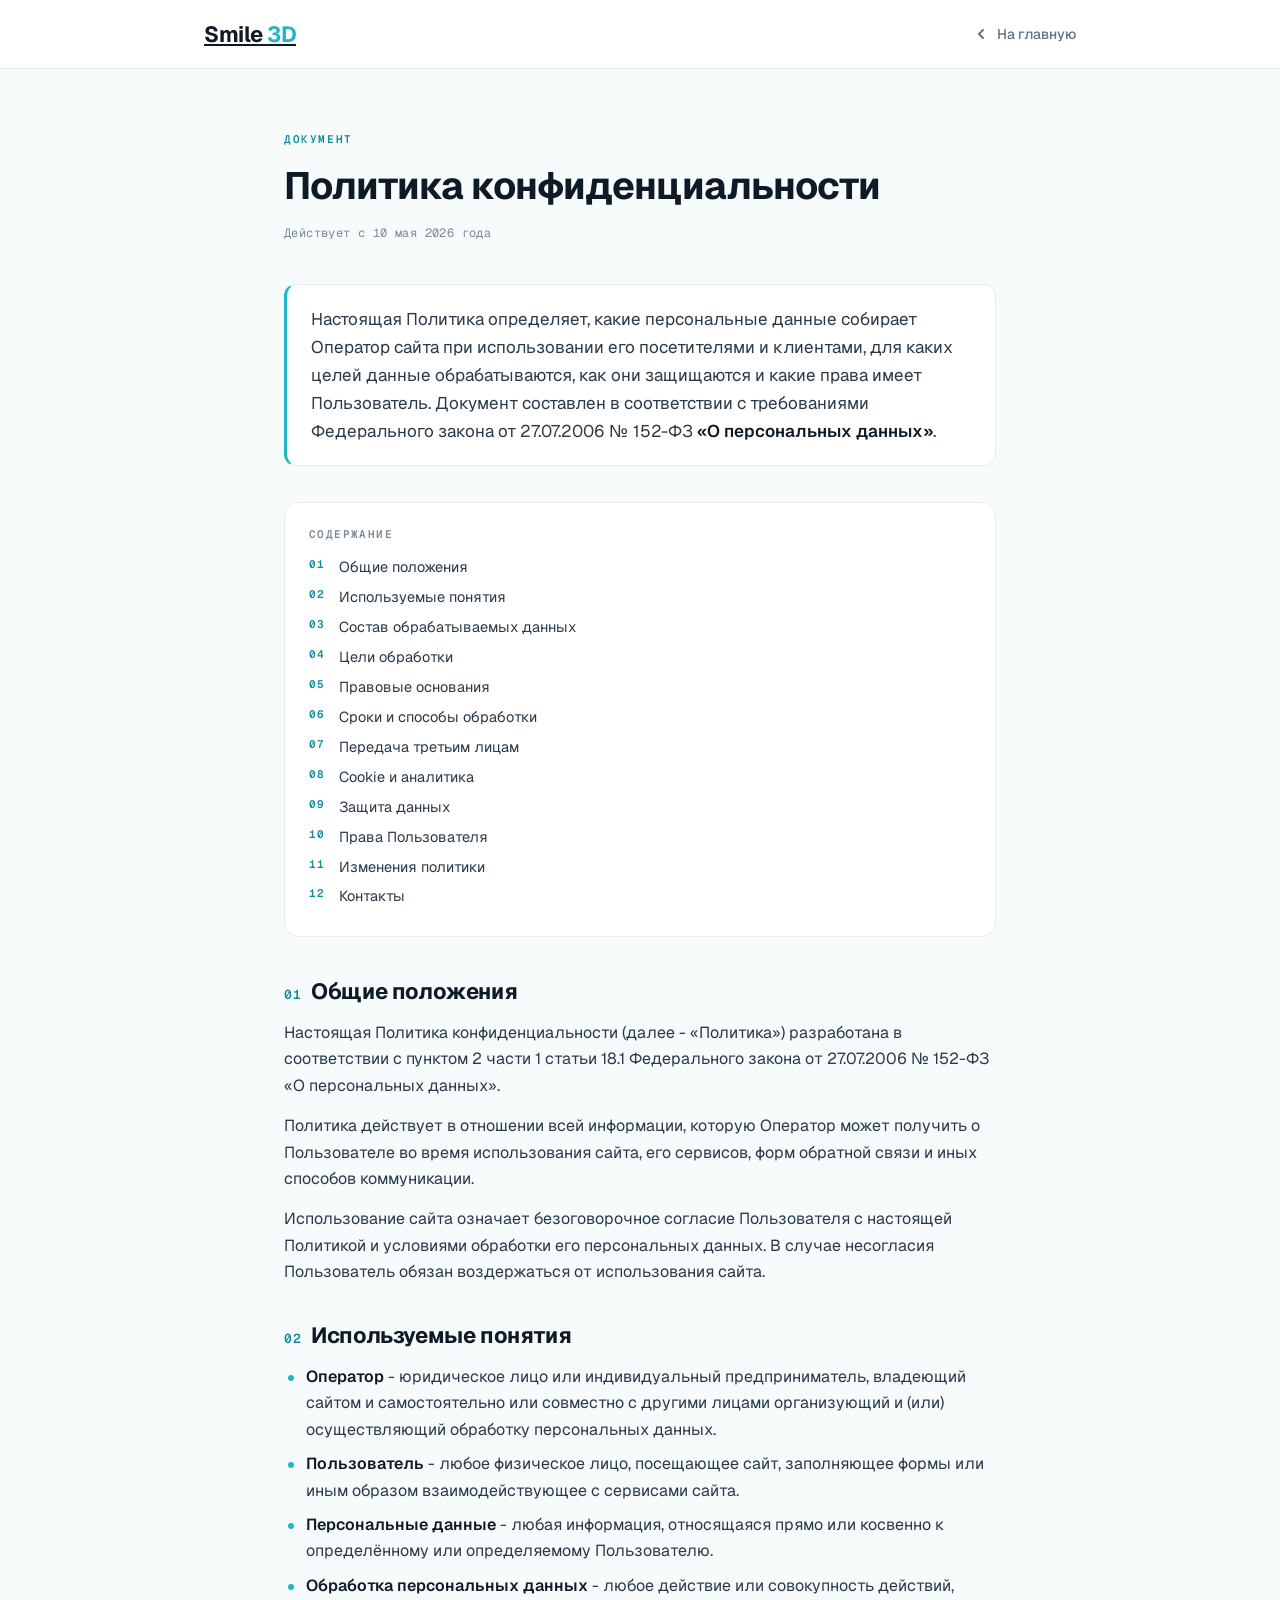
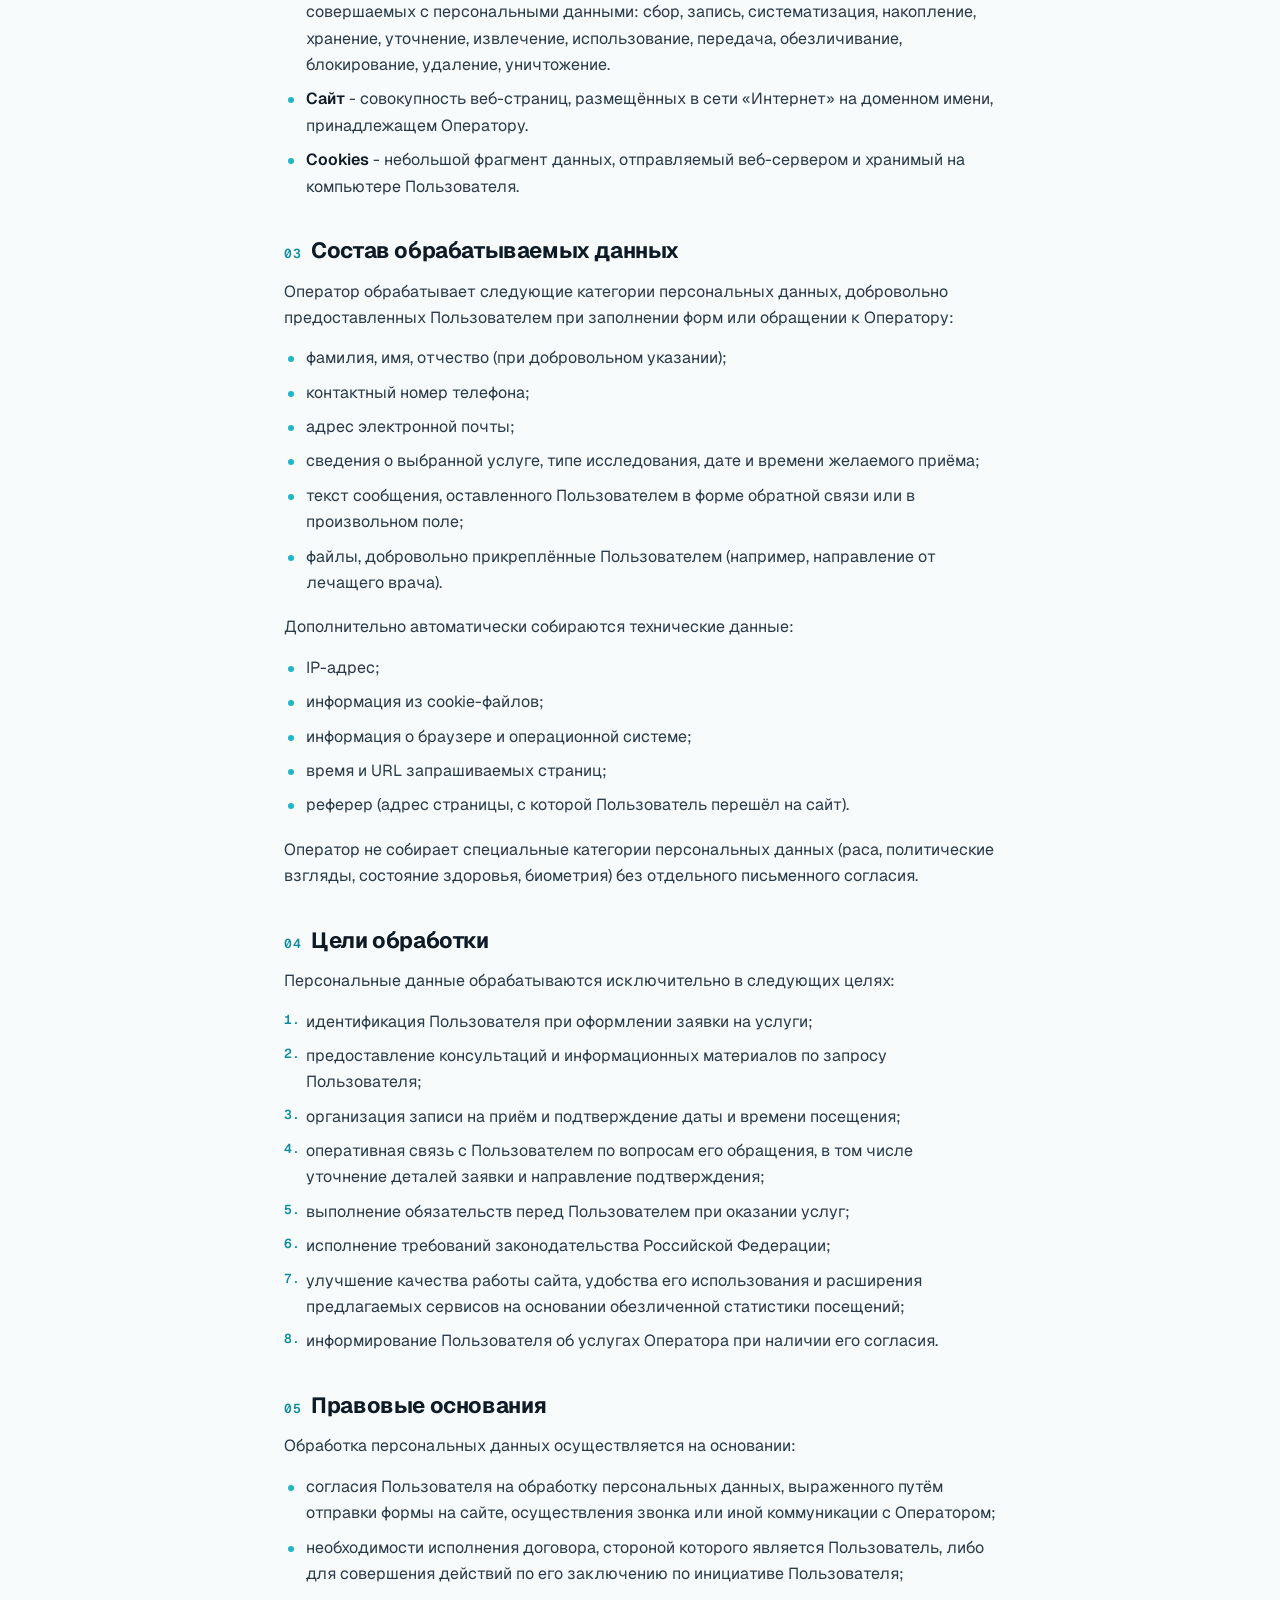
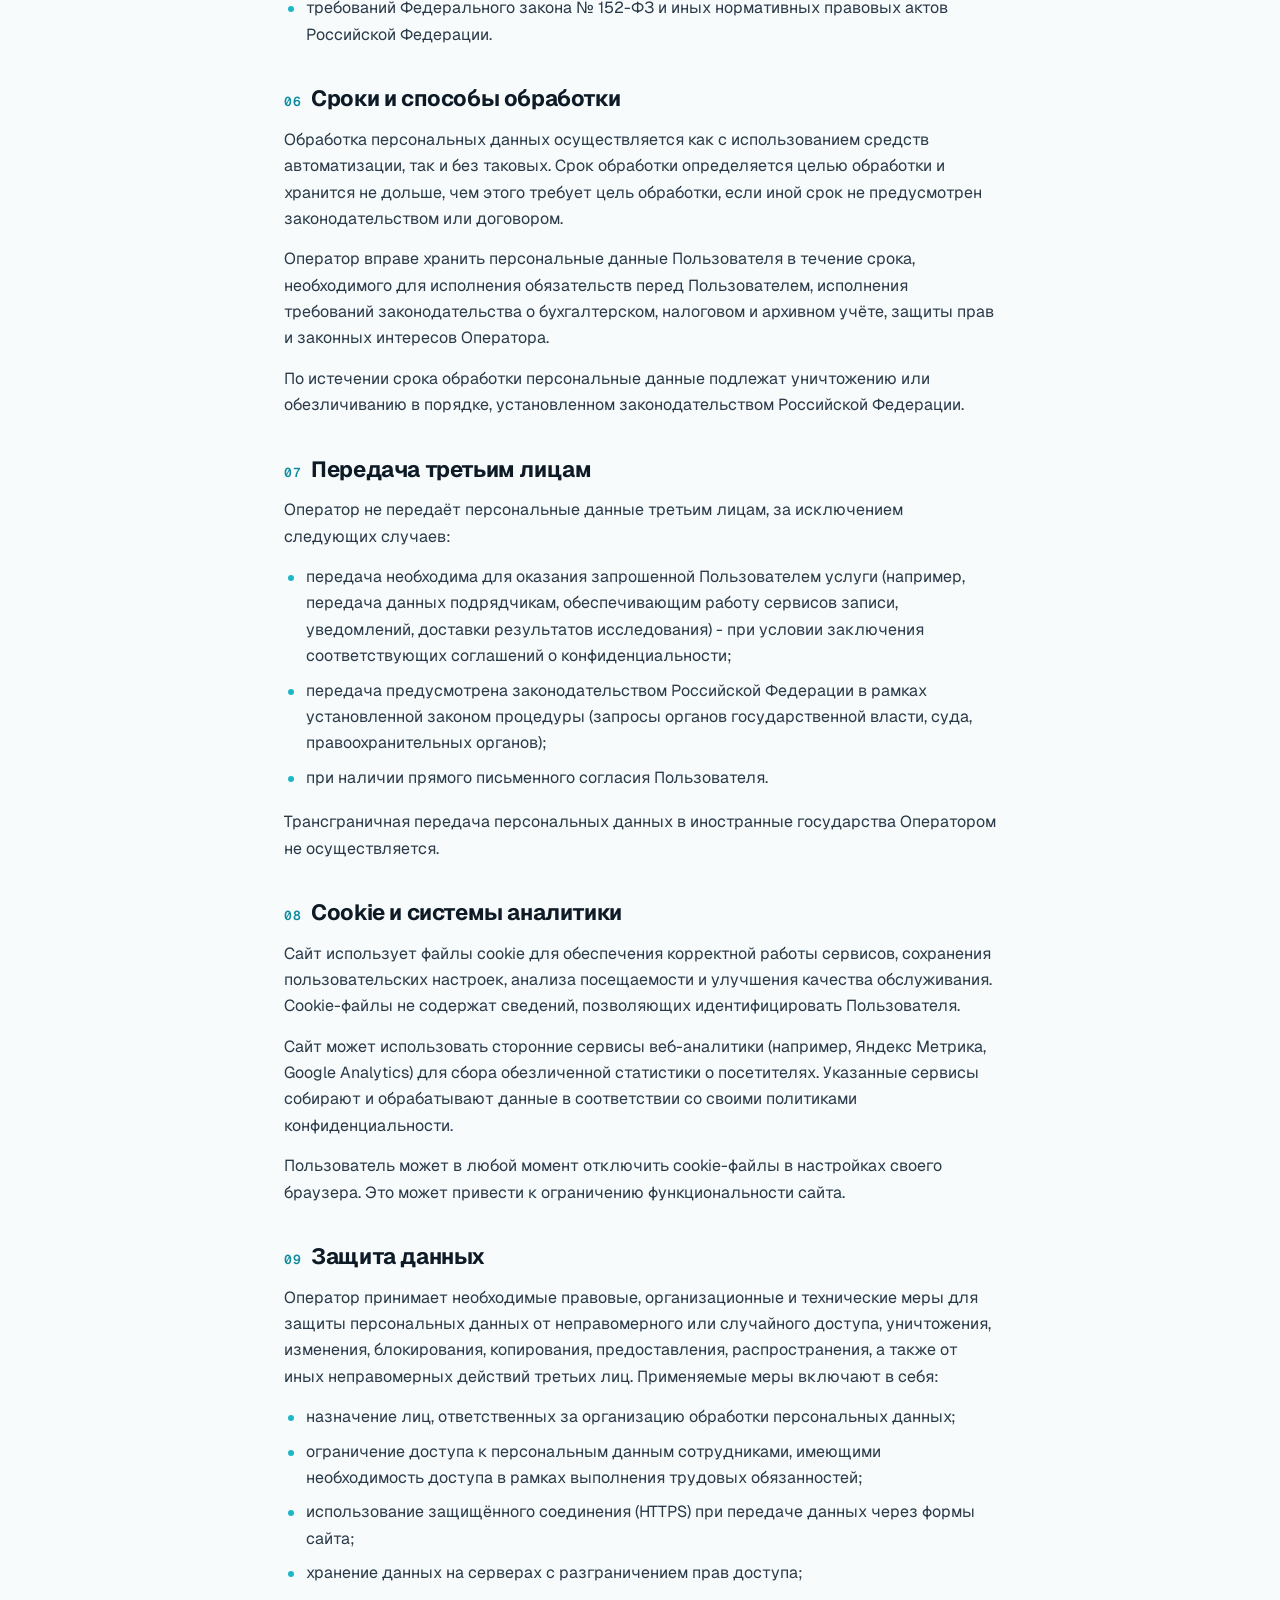
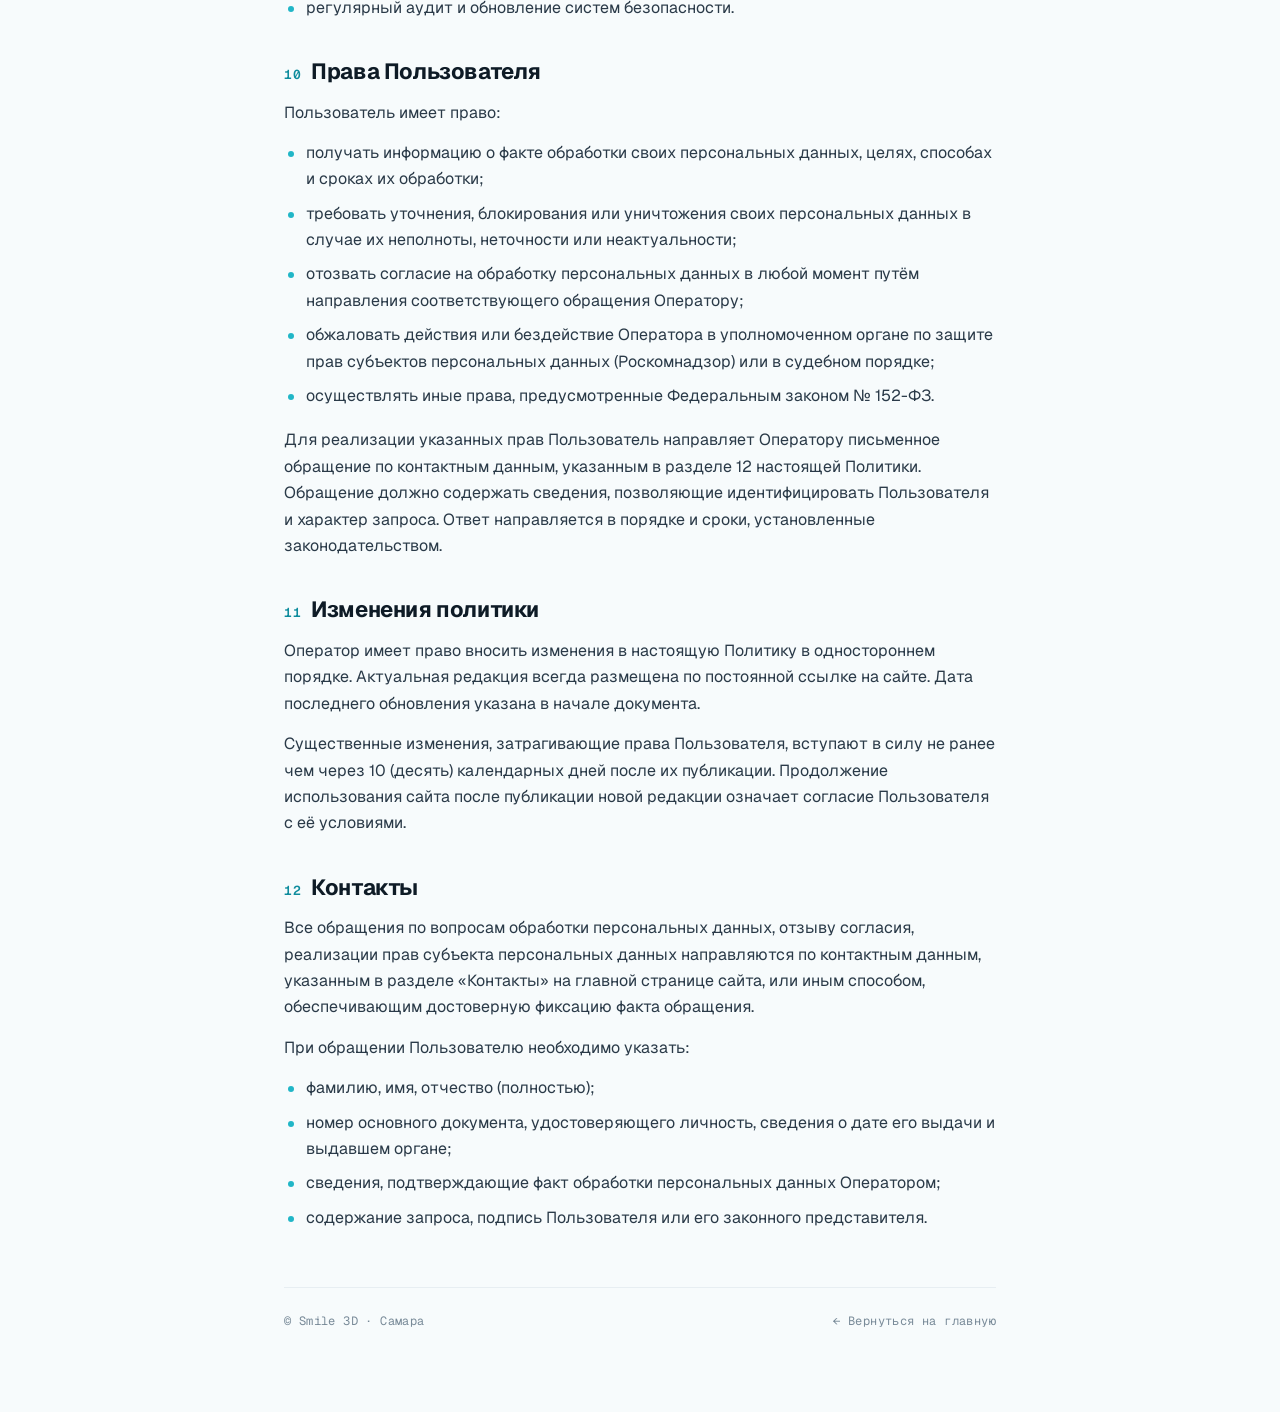
==== privacy.html @ 993b2fe3 "Add privacy.html: политика конфиденциальности по 152-ФЗ (12 разделов: общие/понятия/состав данных/це" ====
<!DOCTYPE html>
<html lang="ru">
<head>
  <meta charset="UTF-8">
  <meta name="viewport" content="width=device-width, initial-scale=1.0">
  <title>Политика конфиденциальности · Smile 3D</title>
  <meta name="robots" content="noindex,follow">
  <link rel="preconnect" href="https://fonts.googleapis.com">
  <link rel="preconnect" href="https://fonts.gstatic.com" crossorigin>
  <link href="https://fonts.googleapis.com/css2?family=Geist:wght@400;500;600;700&family=Geist+Mono:wght@500;600&display=swap" rel="stylesheet">
  <style>
    *, *::before, *::after { box-sizing: border-box; margin: 0; padding: 0; }
    html { scroll-behavior: smooth; }
    body {
      font-family: 'Geist', system-ui, -apple-system, sans-serif;
      background: #f7fbfc;
      color: #0e1b26;
      min-height: 100%;
      line-height: 1.65;
      font-size: 16px;
      -webkit-font-smoothing: antialiased;
      -moz-osx-font-smoothing: grayscale;
    }

    /* topbar */
    .topbar {
      position: sticky; top: 0; z-index: 10;
      background: #fff;
      border-bottom: 1px solid #e7eef2;
    }
    .topbar-inner {
      max-width: 920px;
      margin: 0 auto;
      padding: 16px 24px;
      display: flex; align-items: center; justify-content: space-between;
      gap: 24px;
    }
    .wordmark {
      font-size: 22px; font-weight: 700;
      letter-spacing: -0.5px;
      color: #0e1b26;
    }
    .wordmark .accent { color: #21B6C7; }
    .topbar-back {
      display: inline-flex; align-items: center; gap: 8px;
      font-size: 14px; font-weight: 500;
      color: #5f7282;
      text-decoration: none;
      transition: color 200ms ease;
    }
    .topbar-back:hover { color: #0e8c9d; }
    .topbar-back svg { transition: transform 240ms cubic-bezier(.16,1,.3,1); }
    .topbar-back:hover svg { transform: translateX(-3px); }

    /* main */
    .wrap {
      max-width: 760px;
      margin: 0 auto;
      padding: 56px 24px 80px;
      animation: page-in 600ms cubic-bezier(.16,1,.3,1) both;
    }
    @keyframes page-in {
      from { opacity: 0; transform: translateY(14px); }
      to   { opacity: 1; transform: none; }
    }

    .kicker {
      display: inline-block;
      font-family: 'Geist Mono', ui-monospace, monospace;
      font-size: 11px; font-weight: 600;
      letter-spacing: 1.6px;
      text-transform: uppercase;
      color: #0e8c9d;
      margin-bottom: 16px;
    }
    h1 {
      font-family: 'Geist', sans-serif;
      font-size: 38px; font-weight: 700;
      line-height: 1.15; letter-spacing: -1px;
      color: #0e1b26;
      margin-bottom: 16px;
      text-wrap: balance;
    }
    .updated {
      font-family: 'Geist Mono', ui-monospace, monospace;
      font-size: 12px; letter-spacing: 0.4px;
      color: #788a98;
      margin-bottom: 40px;
    }

    .lead {
      font-size: 17px;
      line-height: 1.65;
      color: #2a3a48;
      margin-bottom: 36px;
      padding: 20px 24px;
      background: #fff;
      border: 1px solid #e7eef2;
      border-left: 3px solid #21B6C7;
      border-radius: 12px;
    }

    h2 {
      font-family: 'Geist', sans-serif;
      font-size: 22px; font-weight: 700;
      line-height: 1.3; letter-spacing: -0.4px;
      color: #0e1b26;
      margin: 36px 0 14px;
      scroll-margin-top: 80px;
    }
    h2 .num {
      font-family: 'Geist Mono', ui-monospace, monospace;
      font-size: 13px; font-weight: 600;
      color: #0e8c9d;
      margin-right: 10px;
      letter-spacing: 0.6px;
    }
    h3 {
      font-family: 'Geist', sans-serif;
      font-size: 16px; font-weight: 600;
      color: #0e1b26;
      margin: 22px 0 8px;
    }
    p { margin-bottom: 14px; color: #2a3a48; }
    ul, ol {
      margin: 8px 0 18px 0;
      padding-left: 0;
      list-style: none;
    }
    ul li, ol li {
      position: relative;
      padding-left: 22px;
      margin-bottom: 8px;
      color: #2a3a48;
    }
    ul li::before {
      content: '';
      position: absolute;
      left: 4px; top: 11px;
      width: 6px; height: 6px;
      border-radius: 50%;
      background: #21B6C7;
    }
    ol { counter-reset: ol-counter; }
    ol li {
      counter-increment: ol-counter;
    }
    ol li::before {
      content: counter(ol-counter) '.';
      position: absolute;
      left: 0; top: 0;
      font-family: 'Geist Mono', ui-monospace, monospace;
      font-size: 13px; font-weight: 600;
      color: #0e8c9d;
    }
    strong { font-weight: 600; color: #0e1b26; }
    a { color: #0e8c9d; text-decoration: underline; text-underline-offset: 2px; }
    a:hover { color: #21B6C7; }

    /* TOC */
    .toc {
      margin: 0 0 40px;
      padding: 22px 24px;
      background: #fff;
      border: 1px solid #e7eef2;
      border-radius: 14px;
    }
    .toc__title {
      font-family: 'Geist Mono', ui-monospace, monospace;
      font-size: 11px; font-weight: 600;
      letter-spacing: 1.4px;
      text-transform: uppercase;
      color: #788a98;
      margin-bottom: 12px;
    }
    .toc ol { margin: 0; padding: 0; }
    .toc li {
      padding-left: 30px;
      margin-bottom: 6px;
      font-size: 14.5px;
    }
    .toc li::before {
      content: counter(ol-counter, decimal-leading-zero);
      font-size: 11px;
      letter-spacing: 0.6px;
    }
    .toc a {
      color: #2a3a48;
      text-decoration: none;
      transition: color 180ms ease;
    }
    .toc a:hover { color: #0e8c9d; }

    /* footer */
    .foot {
      margin-top: 56px;
      padding: 24px 0 0;
      border-top: 1px solid #e7eef2;
      font-family: 'Geist Mono', ui-monospace, monospace;
      font-size: 12px; letter-spacing: 0.4px;
      color: #788a98;
      display: flex; justify-content: space-between; flex-wrap: wrap; gap: 12px;
    }

    /* mobile */
    @media (max-width: 540px) {
      .topbar-inner { padding: 14px 18px; }
      .wordmark { font-size: 20px; }
      .topbar-back span { display: none; }
      .wrap { padding: 36px 18px 56px; }
      h1 { font-size: 28px; }
      h2 { font-size: 19px; margin: 28px 0 10px; }
      .lead { padding: 16px 18px; font-size: 15.5px; }
      .toc { padding: 18px 20px; }
      body { font-size: 15px; }
      .foot { font-size: 11px; }
    }
  </style>
</head>
<body>

  <header class="topbar">
    <div class="topbar-inner">
      <a href="index.html" class="wordmark" aria-label="На главную">
        Smile <span class="accent">3D</span>
      </a>
      <a href="index.html" class="topbar-back">
        <svg width="16" height="16" viewBox="0 0 16 16" fill="none" stroke="currentColor" stroke-width="2" stroke-linecap="round" stroke-linejoin="round">
          <path d="M10 12L6 8l4-4"/>
        </svg>
        <span>На главную</span>
      </a>
    </div>
  </header>

  <main class="wrap">
    <span class="kicker">Документ</span>
    <h1>Политика конфиденциальности</h1>
    <p class="updated">Действует с 10 мая 2026 года</p>

    <p class="lead">
      Настоящая Политика определяет, какие персональные данные собирает Оператор сайта при использовании его посетителями и клиентами, для каких целей данные обрабатываются, как они защищаются и какие права имеет Пользователь. Документ составлен в соответствии с требованиями Федерального закона от 27.07.2006 № 152-ФЗ <strong>«О персональных данных»</strong>.
    </p>

    <nav class="toc" aria-label="Содержание">
      <p class="toc__title">Содержание</p>
      <ol>
        <li><a href="#s1">Общие положения</a></li>
        <li><a href="#s2">Используемые понятия</a></li>
        <li><a href="#s3">Состав обрабатываемых данных</a></li>
        <li><a href="#s4">Цели обработки</a></li>
        <li><a href="#s5">Правовые основания</a></li>
        <li><a href="#s6">Сроки и способы обработки</a></li>
        <li><a href="#s7">Передача третьим лицам</a></li>
        <li><a href="#s8">Cookie и аналитика</a></li>
        <li><a href="#s9">Защита данных</a></li>
        <li><a href="#s10">Права Пользователя</a></li>
        <li><a href="#s11">Изменения политики</a></li>
        <li><a href="#s12">Контакты</a></li>
      </ol>
    </nav>

    <h2 id="s1"><span class="num">01</span>Общие положения</h2>
    <p>
      Настоящая Политика конфиденциальности (далее - «Политика») разработана в соответствии с пунктом 2 части 1 статьи 18.1 Федерального закона от 27.07.2006 № 152-ФЗ «О персональных данных».
    </p>
    <p>
      Политика действует в отношении всей информации, которую Оператор может получить о Пользователе во время использования сайта, его сервисов, форм обратной связи и иных способов коммуникации.
    </p>
    <p>
      Использование сайта означает безоговорочное согласие Пользователя с настоящей Политикой и условиями обработки его персональных данных. В случае несогласия Пользователь обязан воздержаться от использования сайта.
    </p>

    <h2 id="s2"><span class="num">02</span>Используемые понятия</h2>
    <ul>
      <li><strong>Оператор</strong> - юридическое лицо или индивидуальный предприниматель, владеющий сайтом и самостоятельно или совместно с другими лицами организующий и (или) осуществляющий обработку персональных данных.</li>
      <li><strong>Пользователь</strong> - любое физическое лицо, посещающее сайт, заполняющее формы или иным образом взаимодействующее с сервисами сайта.</li>
      <li><strong>Персональные данные</strong> - любая информация, относящаяся прямо или косвенно к определённому или определяемому Пользователю.</li>
      <li><strong>Обработка персональных данных</strong> - любое действие или совокупность действий, совершаемых с персональными данными: сбор, запись, систематизация, накопление, хранение, уточнение, извлечение, использование, передача, обезличивание, блокирование, удаление, уничтожение.</li>
      <li><strong>Сайт</strong> - совокупность веб-страниц, размещённых в сети «Интернет» на доменном имени, принадлежащем Оператору.</li>
      <li><strong>Cookies</strong> - небольшой фрагмент данных, отправляемый веб-сервером и хранимый на компьютере Пользователя.</li>
    </ul>

    <h2 id="s3"><span class="num">03</span>Состав обрабатываемых данных</h2>
    <p>Оператор обрабатывает следующие категории персональных данных, добровольно предоставленных Пользователем при заполнении форм или обращении к Оператору:</p>
    <ul>
      <li>фамилия, имя, отчество (при добровольном указании);</li>
      <li>контактный номер телефона;</li>
      <li>адрес электронной почты;</li>
      <li>сведения о выбранной услуге, типе исследования, дате и времени желаемого приёма;</li>
      <li>текст сообщения, оставленного Пользователем в форме обратной связи или в произвольном поле;</li>
      <li>файлы, добровольно прикреплённые Пользователем (например, направление от лечащего врача).</li>
    </ul>
    <p>Дополнительно автоматически собираются технические данные:</p>
    <ul>
      <li>IP-адрес;</li>
      <li>информация из cookie-файлов;</li>
      <li>информация о браузере и операционной системе;</li>
      <li>время и URL запрашиваемых страниц;</li>
      <li>реферер (адрес страницы, с которой Пользователь перешёл на сайт).</li>
    </ul>
    <p>Оператор не собирает специальные категории персональных данных (раса, политические взгляды, состояние здоровья, биометрия) без отдельного письменного согласия.</p>

    <h2 id="s4"><span class="num">04</span>Цели обработки</h2>
    <p>Персональные данные обрабатываются исключительно в следующих целях:</p>
    <ol>
      <li>идентификация Пользователя при оформлении заявки на услуги;</li>
      <li>предоставление консультаций и информационных материалов по запросу Пользователя;</li>
      <li>организация записи на приём и подтверждение даты и времени посещения;</li>
      <li>оперативная связь с Пользователем по вопросам его обращения, в том числе уточнение деталей заявки и направление подтверждения;</li>
      <li>выполнение обязательств перед Пользователем при оказании услуг;</li>
      <li>исполнение требований законодательства Российской Федерации;</li>
      <li>улучшение качества работы сайта, удобства его использования и расширения предлагаемых сервисов на основании обезличенной статистики посещений;</li>
      <li>информирование Пользователя об услугах Оператора при наличии его согласия.</li>
    </ol>

    <h2 id="s5"><span class="num">05</span>Правовые основания</h2>
    <p>Обработка персональных данных осуществляется на основании:</p>
    <ul>
      <li>согласия Пользователя на обработку персональных данных, выраженного путём отправки формы на сайте, осуществления звонка или иной коммуникации с Оператором;</li>
      <li>необходимости исполнения договора, стороной которого является Пользователь, либо для совершения действий по его заключению по инициативе Пользователя;</li>
      <li>требований Федерального закона № 152-ФЗ и иных нормативных правовых актов Российской Федерации.</li>
    </ul>

    <h2 id="s6"><span class="num">06</span>Сроки и способы обработки</h2>
    <p>
      Обработка персональных данных осуществляется как с использованием средств автоматизации, так и без таковых. Срок обработки определяется целью обработки и хранится не дольше, чем этого требует цель обработки, если иной срок не предусмотрен законодательством или договором.
    </p>
    <p>
      Оператор вправе хранить персональные данные Пользователя в течение срока, необходимого для исполнения обязательств перед Пользователем, исполнения требований законодательства о бухгалтерском, налоговом и архивном учёте, защиты прав и законных интересов Оператора.
    </p>
    <p>
      По истечении срока обработки персональные данные подлежат уничтожению или обезличиванию в порядке, установленном законодательством Российской Федерации.
    </p>

    <h2 id="s7"><span class="num">07</span>Передача третьим лицам</h2>
    <p>
      Оператор не передаёт персональные данные третьим лицам, за исключением следующих случаев:
    </p>
    <ul>
      <li>передача необходима для оказания запрошенной Пользователем услуги (например, передача данных подрядчикам, обеспечивающим работу сервисов записи, уведомлений, доставки результатов исследования) - при условии заключения соответствующих соглашений о конфиденциальности;</li>
      <li>передача предусмотрена законодательством Российской Федерации в рамках установленной законом процедуры (запросы органов государственной власти, суда, правоохранительных органов);</li>
      <li>при наличии прямого письменного согласия Пользователя.</li>
    </ul>
    <p>
      Трансграничная передача персональных данных в иностранные государства Оператором не осуществляется.
    </p>

    <h2 id="s8"><span class="num">08</span>Cookie и системы аналитики</h2>
    <p>
      Сайт использует файлы cookie для обеспечения корректной работы сервисов, сохранения пользовательских настроек, анализа посещаемости и улучшения качества обслуживания. Cookie-файлы не содержат сведений, позволяющих идентифицировать Пользователя.
    </p>
    <p>
      Сайт может использовать сторонние сервисы веб-аналитики (например, Яндекс Метрика, Google Analytics) для сбора обезличенной статистики о посетителях. Указанные сервисы собирают и обрабатывают данные в соответствии со своими политиками конфиденциальности.
    </p>
    <p>
      Пользователь может в любой момент отключить cookie-файлы в настройках своего браузера. Это может привести к ограничению функциональности сайта.
    </p>

    <h2 id="s9"><span class="num">09</span>Защита данных</h2>
    <p>
      Оператор принимает необходимые правовые, организационные и технические меры для защиты персональных данных от неправомерного или случайного доступа, уничтожения, изменения, блокирования, копирования, предоставления, распространения, а также от иных неправомерных действий третьих лиц. Применяемые меры включают в себя:
    </p>
    <ul>
      <li>назначение лиц, ответственных за организацию обработки персональных данных;</li>
      <li>ограничение доступа к персональным данным сотрудниками, имеющими необходимость доступа в рамках выполнения трудовых обязанностей;</li>
      <li>использование защищённого соединения (HTTPS) при передаче данных через формы сайта;</li>
      <li>хранение данных на серверах с разграничением прав доступа;</li>
      <li>регулярный аудит и обновление систем безопасности.</li>
    </ul>

    <h2 id="s10"><span class="num">10</span>Права Пользователя</h2>
    <p>Пользователь имеет право:</p>
    <ul>
      <li>получать информацию о факте обработки своих персональных данных, целях, способах и сроках их обработки;</li>
      <li>требовать уточнения, блокирования или уничтожения своих персональных данных в случае их неполноты, неточности или неактуальности;</li>
      <li>отозвать согласие на обработку персональных данных в любой момент путём направления соответствующего обращения Оператору;</li>
      <li>обжаловать действия или бездействие Оператора в уполномоченном органе по защите прав субъектов персональных данных (Роскомнадзор) или в судебном порядке;</li>
      <li>осуществлять иные права, предусмотренные Федеральным законом № 152-ФЗ.</li>
    </ul>
    <p>
      Для реализации указанных прав Пользователь направляет Оператору письменное обращение по контактным данным, указанным в разделе 12 настоящей Политики. Обращение должно содержать сведения, позволяющие идентифицировать Пользователя и характер запроса. Ответ направляется в порядке и сроки, установленные законодательством.
    </p>

    <h2 id="s11"><span class="num">11</span>Изменения политики</h2>
    <p>
      Оператор имеет право вносить изменения в настоящую Политику в одностороннем порядке. Актуальная редакция всегда размещена по постоянной ссылке на сайте. Дата последнего обновления указана в начале документа.
    </p>
    <p>
      Существенные изменения, затрагивающие права Пользователя, вступают в силу не ранее чем через 10 (десять) календарных дней после их публикации. Продолжение использования сайта после публикации новой редакции означает согласие Пользователя с её условиями.
    </p>

    <h2 id="s12"><span class="num">12</span>Контакты</h2>
    <p>
      Все обращения по вопросам обработки персональных данных, отзыву согласия, реализации прав субъекта персональных данных направляются по контактным данным, указанным в разделе «Контакты» на главной странице сайта, или иным способом, обеспечивающим достоверную фиксацию факта обращения.
    </p>
    <p>
      При обращении Пользователю необходимо указать:
    </p>
    <ul>
      <li>фамилию, имя, отчество (полностью);</li>
      <li>номер основного документа, удостоверяющего личность, сведения о дате его выдачи и выдавшем органе;</li>
      <li>сведения, подтверждающие факт обработки персональных данных Оператором;</li>
      <li>содержание запроса, подпись Пользователя или его законного представителя.</li>
    </ul>

    <div class="foot">
      <span>© Smile 3D · Самара</span>
      <a href="index.html" style="color: inherit; text-decoration: none;">← Вернуться на главную</a>
    </div>
  </main>

</body>
</html>
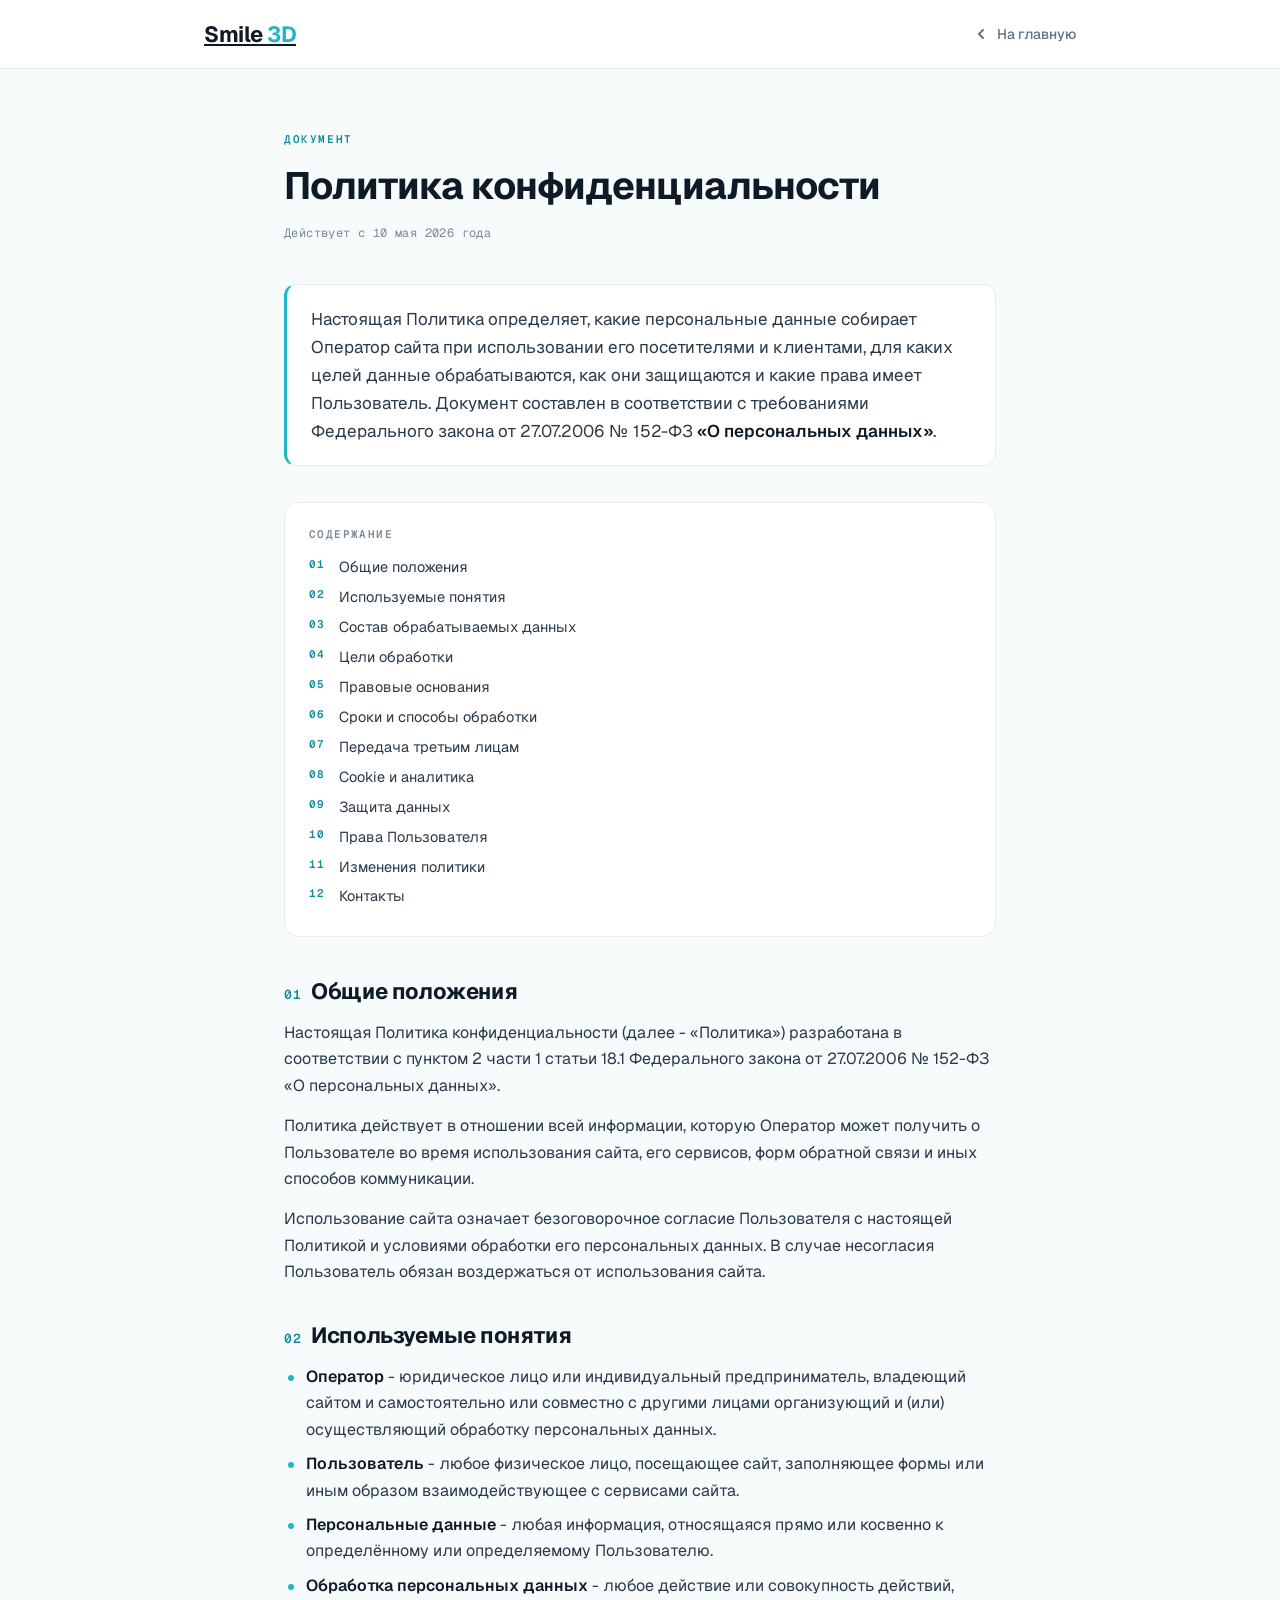
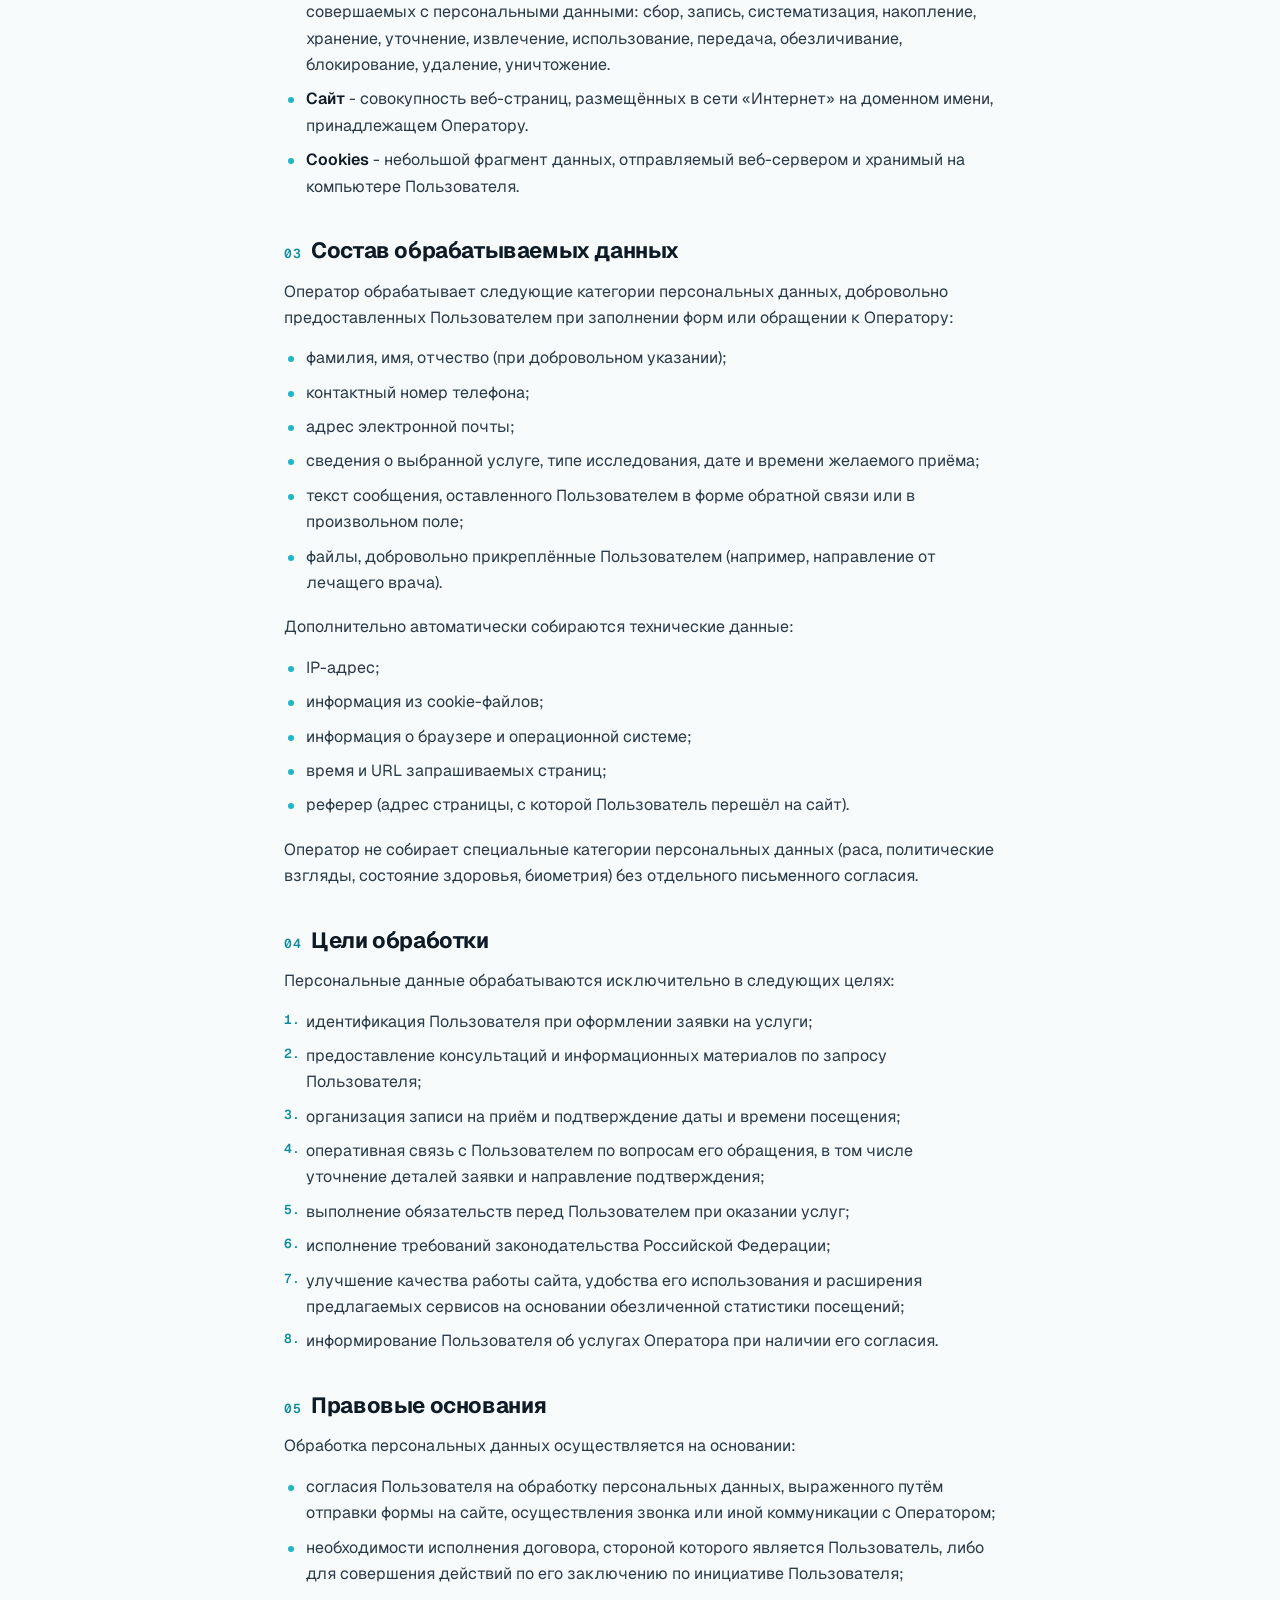
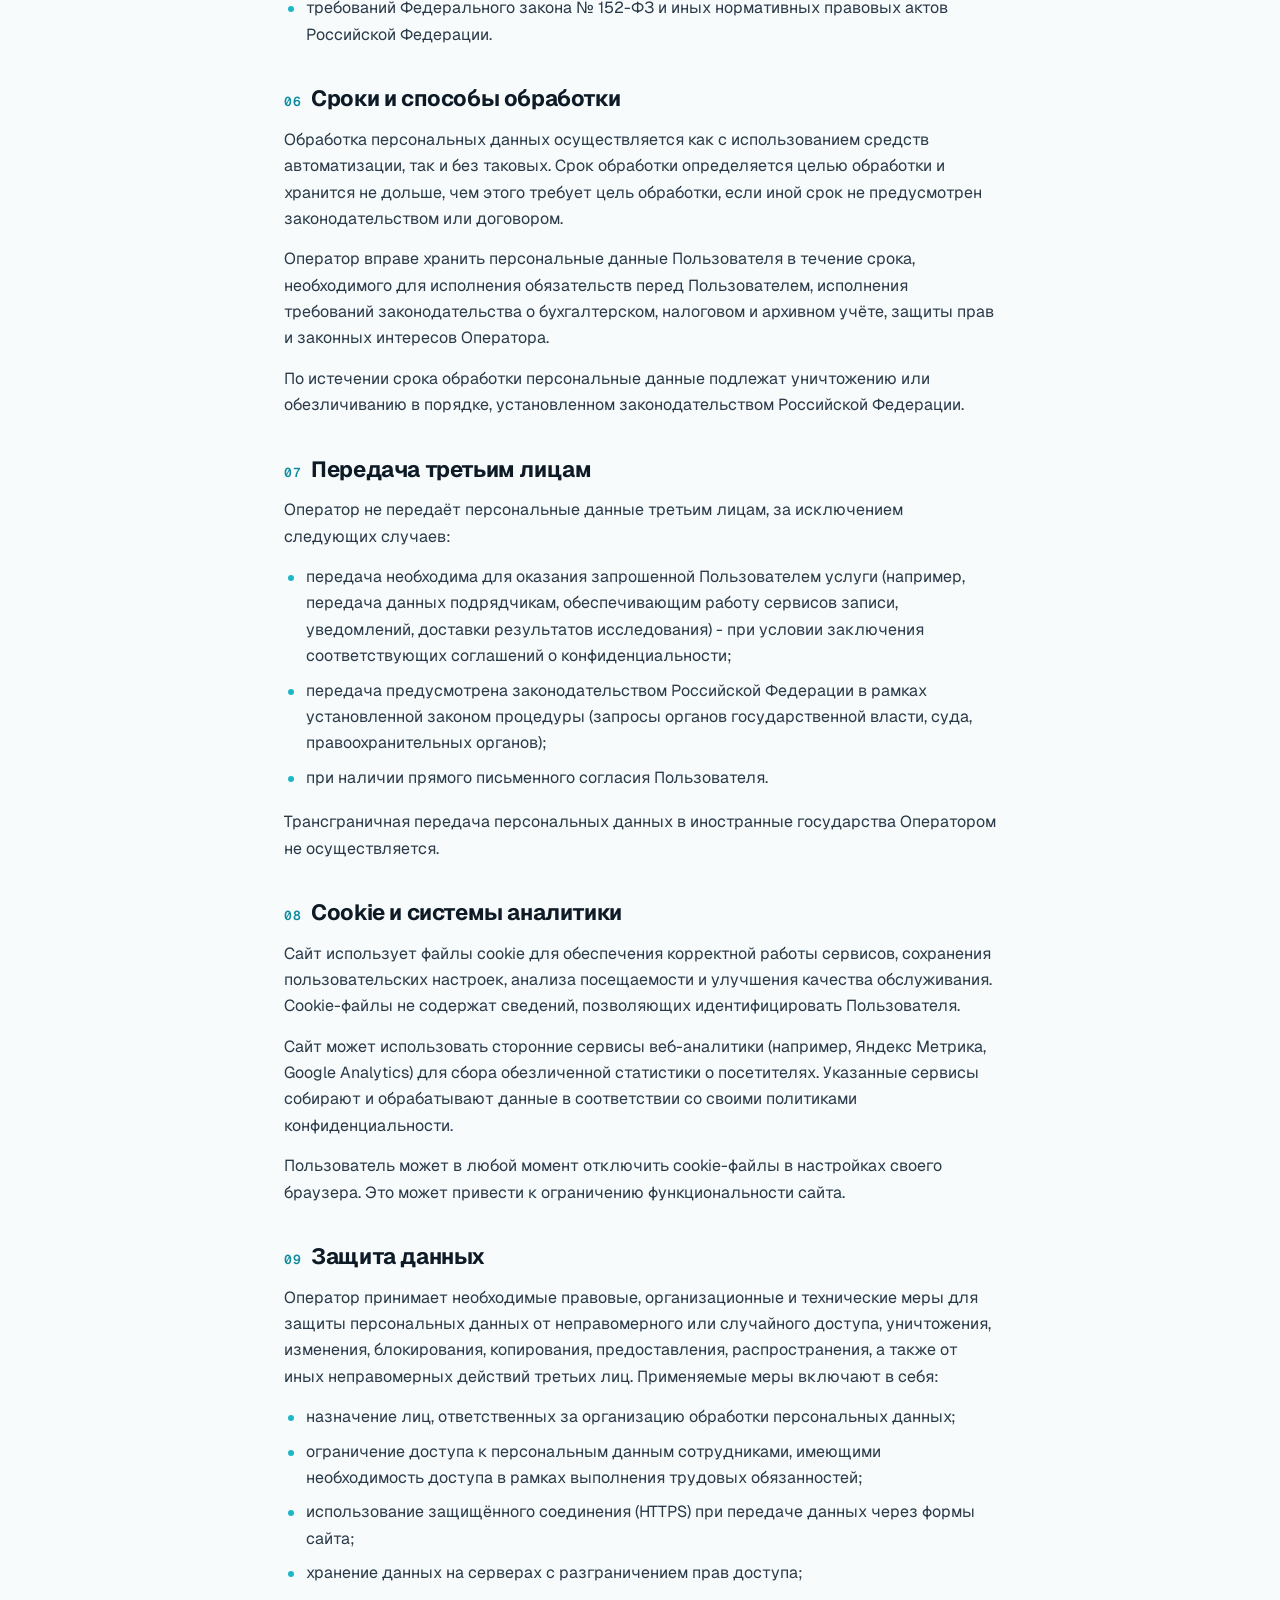
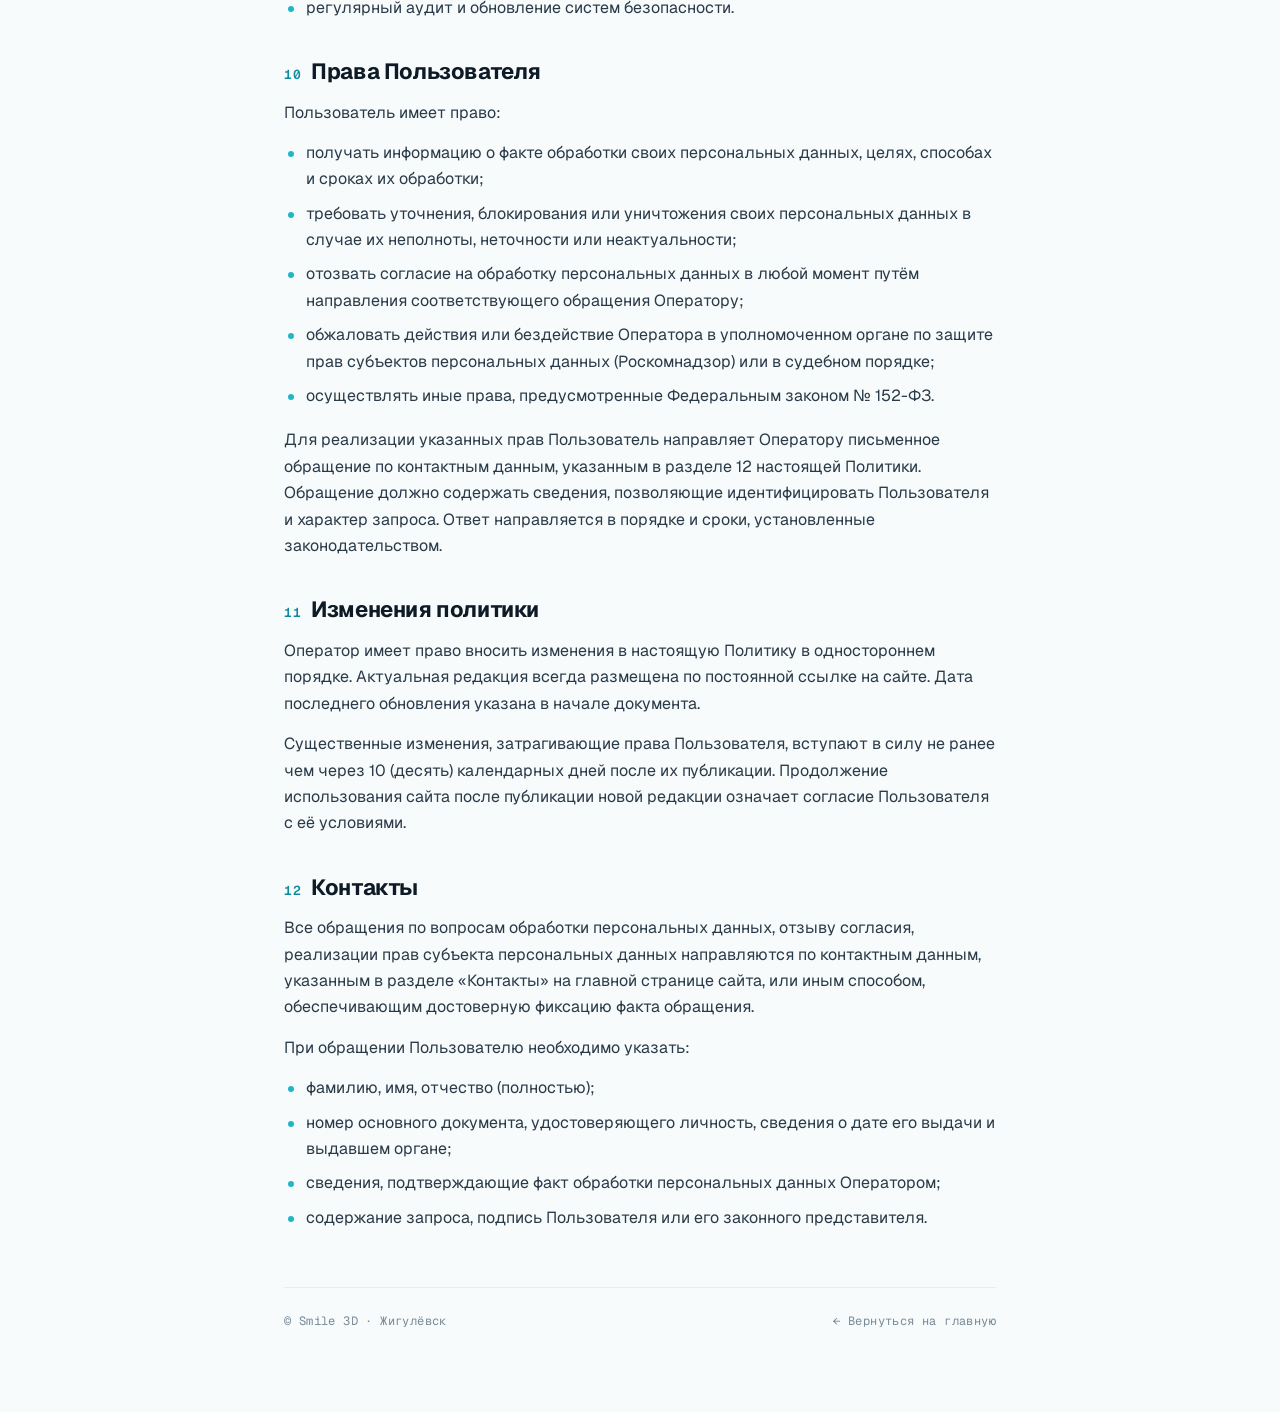
==== commit a0a8e7e0: "v7.43: FAQ default-open + Прицельный + privacy" ====
--- a/privacy.html
+++ b/privacy.html
@@ -405,7 +405,7 @@
     </ul>
 
     <div class="foot">
-      <span>© Smile 3D · Самара</span>
+      <span>© Smile 3D · Жигулёвск</span>
       <a href="index.html" style="color: inherit; text-decoration: none;">← Вернуться на главную</a>
     </div>
   </main>
